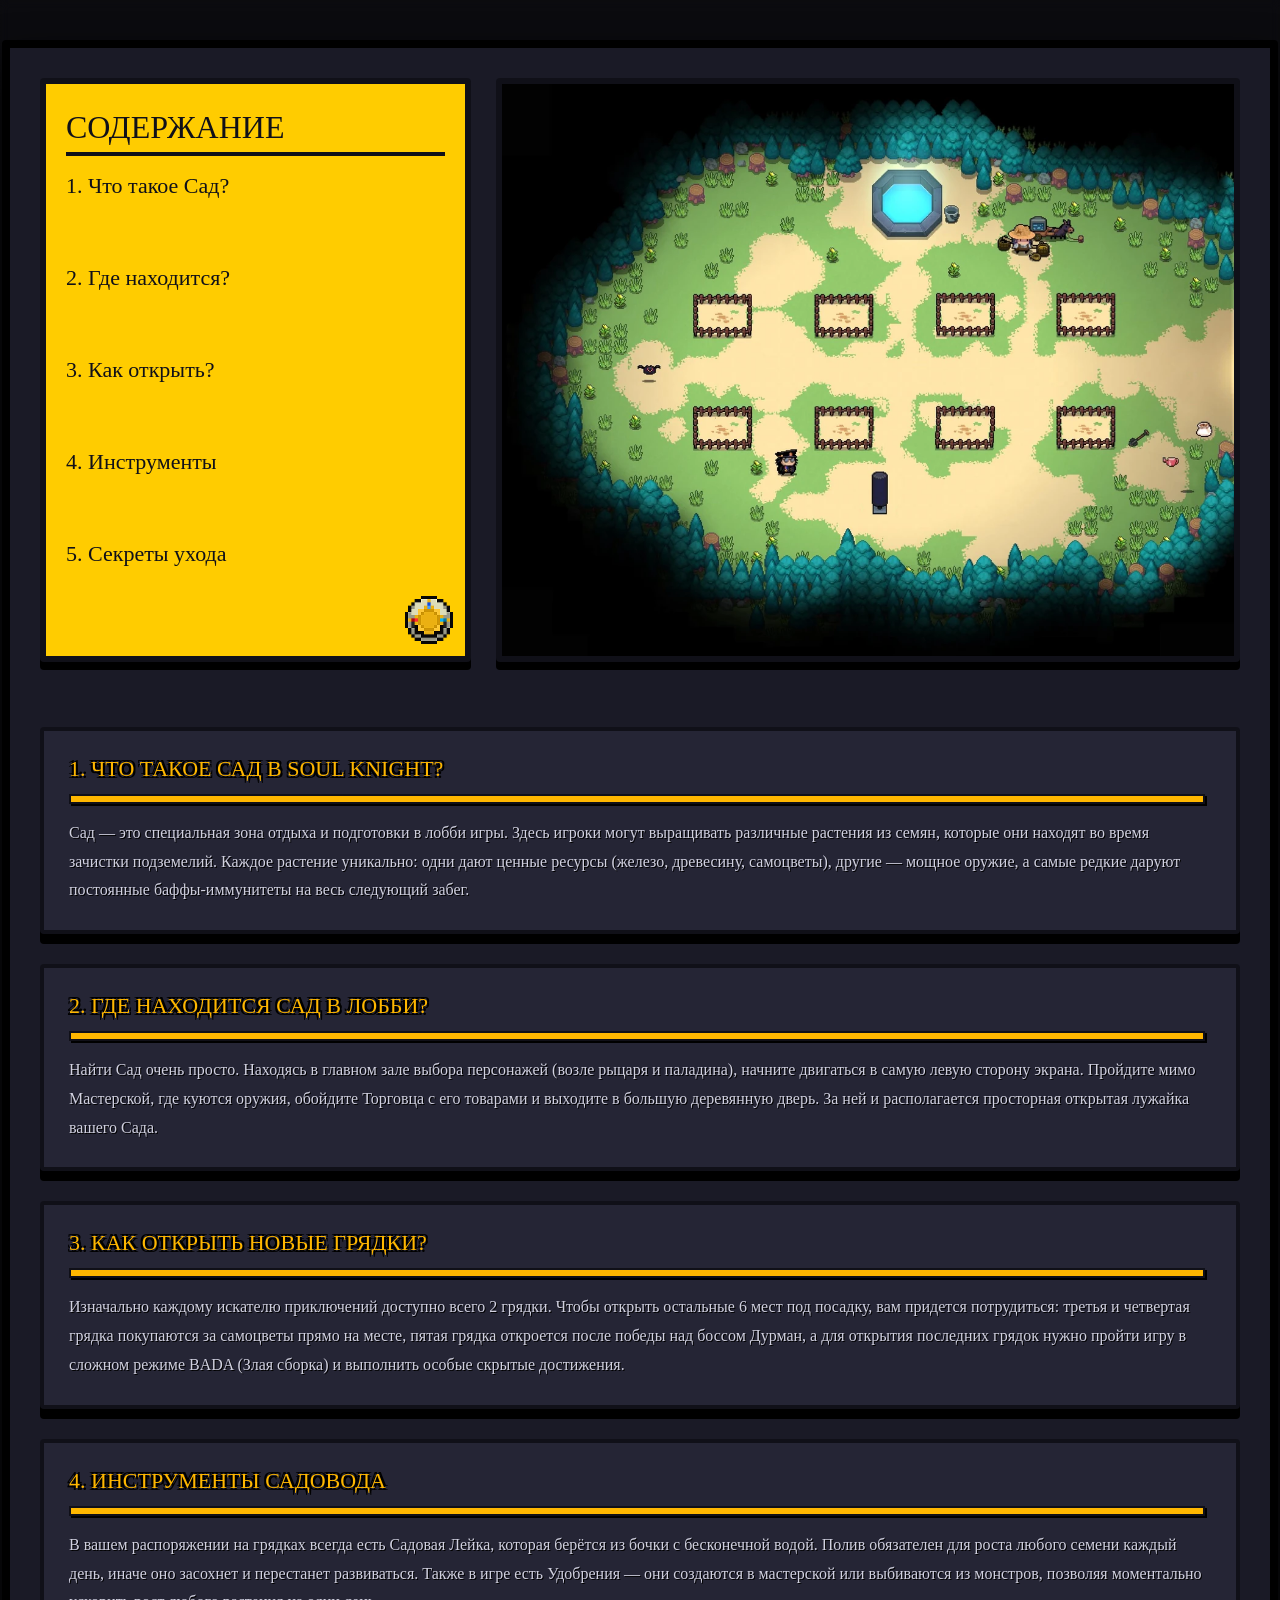
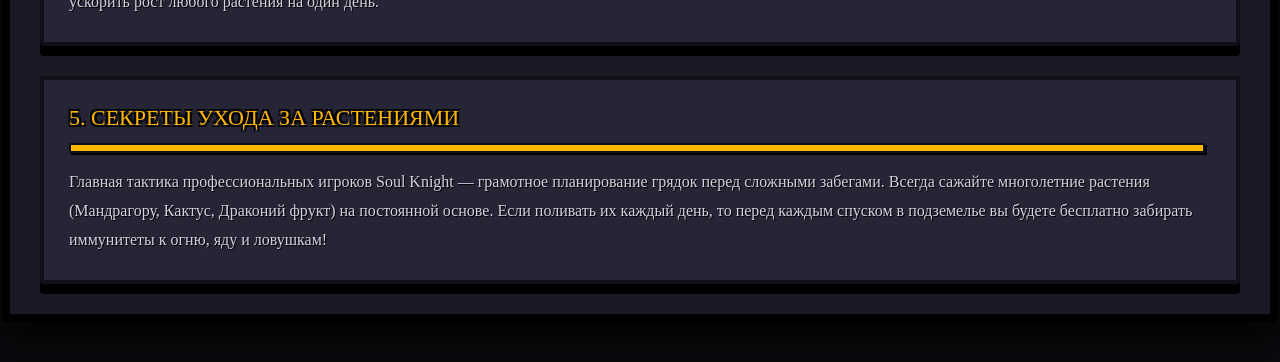
==== wiki_garden.html @ 0cc8542f "Add files via upload" ====
<!DOCTYPE html>
<html lang="ru">
<head>
    <meta charset="UTF-8">
    <meta name="viewport" content="width=device-width, initial-scale=1.0">
    <title>Вики Сада Soul Knight — Энциклопедия Огорода</title>
    <!-- Подключаем твои отдельные стили wiki.css -->
    <link rel="stylesheet" href="wiki.css">
</head>
<body>

    <div class="wiki-game-container">
        
        <!-- ВЕРХНЯЯ СЕКЦИЯ (Желтое меню + Зеленое фото) -->
        <div class="wiki-top-layout">
            
            <!-- ЖЕЛТЫЙ БЛОК: Боковое меню навигации из Paint -->
            <div class="wiki-sidebar-menu">
                <div class="menu-title">Содержание</div>
                <a href="#section-1" class="menu-link">1. Что такое Сад?</a>
                <a href="#section-2" class="menu-link">2. Где находится?</a>
                <a href="#section-3" class="menu-link">3. Как открыть?</a>
                <a href="#section-4" class="menu-link">4. Инструменты</a>
                <a href="#section-5" class="menu-link">5. Секреты ухода</a>
                
                <!-- Круглая иконка rip.png сидит строго внутри желтого меню в правом нижнем углу -->
                <img src="rip.png" class="menu-corner-icon" alt="badge">
            </div>

            <!-- ЗЕЛЕНЫЙ БЛОК: Фотография сада -->
            <div class="wiki-garden-photo-wrapper">
                <img src="garden.png" alt="Фотография Сада Soul Knight" class="wiki-garden-photo">
            </div>

        </div>

        <!-- НИЖНЯЯ СЕКЦИЯ: Текстовые статьи с чистыми желтыми заголовками -->
        <div class="wiki-content-layout">

            <!-- Раздел 1 -->
            <div id="section-1" class="wiki-article-block">
                <div class="wiki-pixel-header">1. Что такое Сад в Soul Knight?</div>
                <p class="wiki-text">Сад — это специальная зона отдыха и подготовки в лобби игры. Здесь игроки могут выращивать различные растения из семян, которые они находят во время зачистки подземелий. Каждое растение уникально: одни дают ценные ресурсы (железо, древесину, самоцветы), другие — мощное оружие, а самые редкие даруют постоянные баффы-иммунитеты на весь следующий забег.</p>
            </div>

            <!-- Раздел 2 -->
            <div id="section-2" class="wiki-article-block">
                <div class="wiki-pixel-header">2. Где находится Сад в Лобби?</div>
                <p class="wiki-text">Найти Сад очень просто. Находясь в главном зале выбора персонажей (возле рыцаря и паладина), начните двигаться в самую левую сторону экрана. Пройдите мимо Мастерской, где куются оружия, обойдите Торговца с его товарами и выходите в большую деревянную дверь. За ней и располагается просторная открытая лужайка вашего Сада.</p>
            </div>

            <!-- Раздел 3 -->
            <div id="section-3" class="wiki-article-block">
                <div class="wiki-pixel-header">3. Как открыть новые грядки?</div>
                <p class="wiki-text">Изначально каждому искателю приключений доступно всего 2 грядки. Чтобы открыть остальные 6 мест под посадку, вам придется потрудиться: третья и четвертая грядка покупаются за самоцветы прямо на месте, пятая грядка откроется после победы над боссом Дурман, а для открытия последних грядок нужно пройти игру в сложном режиме BADA (Злая сборка) и выполнить особые скрытые достижения.</p>
            </div>

            <!-- Раздел 4 -->
            <div id="section-4" class="wiki-article-block">
                <div class="wiki-pixel-header">4. Инструменты садовода</div>
                <p class="wiki-text">В вашем распоряжении на грядках всегда есть Садовая Лейка, которая берётся из бочки с бесконечной водой. Полив обязателен для роста любого семени каждый день, иначе оно засохнет и перестанет развиваться. Также в игре есть Удобрения — они создаются в мастерской или выбиваются из монстров, позволяя моментально ускорить рост любого растения на один день.</p>
            </div>

            <!-- Раздел 5 -->
            <div id="section-5" class="wiki-article-block">
                <div class="wiki-pixel-header">5. Секреты ухода за растениями</div>
                <p class="wiki-text">Главная тактика профессиональных игроков Soul Knight — грамотное планирование грядок перед сложными забегами. Всегда сажайте многолетние растения (Мандрагору, Кактус, Драконий фрукт) на постоянной основе. Если поливать их каждый день, то перед каждым спуском в подземелье вы будете бесплатно забирать иммунитеты к огню, яду и ловушкам!</p>
            </div>

        </div> <!-- Конец wiki-content-layout -->
    </div> <!-- Конец wiki-game-container -->

    <!-- Подключаем твой файл wiki.js -->
    <script src="wiki.js"></script>
</body>
</html>
---- wiki.css ----
/* ==========================================================================
   1. ЗАДНИЙ ФОН С ПАРАЛЛАКСОМ И БЛЮРОМ (14.PNG)
   ========================================================================== */
body {
    background-color: #0b0b0f;
    color: #d1d1e0;
    margin: 0;
    padding: 40px 20px;
    display: flex;
    flex-direction: column;
    align-items: center;
    min-height: 100vh;
    background-image: linear-gradient(rgba(11, 11, 15, 0.72), rgba(11, 11, 15, 0.72)), url('14.png');
    background-repeat: repeat-y;
    background-size: 100% auto;
    background-attachment: scroll;
    background-position: center var(--scroll-y, 0px);
    will-change: background-position;
    transform: translate3d(0, 0, 0);
    backdrop-filter: blur(5px);
    -webkit-backdrop-filter: blur(5px);
}

.wiki-game-container {
    max-width: 1200px;
    width: 100%;
    background-color: #1a1a26;
    border: 8px solid #000;
    border-radius: 4px;
    box-shadow: 0 20px 40px rgba(0,0,0,0.8);
    padding: 30px;
    display: flex;
    flex-direction: column;
    gap: 30px;
}

/* ==========================================================================
   2. ВЕРХНИЙ ЛАЯУТ (Растянутые шрифты и авто-высота)
   ========================================================================== */
.wiki-top-layout {
    display: grid;
    grid-template-columns: 1.1fr 1.9fr;
    gap: 25px;
    width: 100%;
    margin-bottom: 35px;
}

.wiki-sidebar-menu {
    background-color: #ffcc00;
    border: 6px solid #101018;
    border-radius: 4px;
    padding: 25px 20px;
    display: flex;
    flex-direction: column;
    box-shadow: 0 8px 0px #000;
    position: relative;
}

.menu-title {
    color: #101018;
    font-size: 32px;
    border-bottom: 4px solid #101018;
    padding-bottom: 6px;
    margin-bottom: 15px;
    text-transform: uppercase;
}

.menu-link {
    color: #101018 !important;
    text-decoration: none;
    font-size: 22px;
    line-height: 1.4;
    transition: transform 0.15s, padding-left 0.15s;
    display: block;
    flex-grow: 1; /* Полностью заполняет жёлтый квадрат */
    transform-origin: left center;
}
.menu-link:hover {
    transform: scale(1.06);
    padding-left: 5px;
}

/* КРУПНЫЙ ЗНАЧОК С ПРЫЖКОМ */
.menu-corner-icon {
    position: absolute;
    bottom: 12px;
    right: 12px;
    width: 48px;
    height: 48px;
    image-rendering: pixelated;
    cursor: pointer;
    transition: filter 0.2s;
}
.menu-corner-icon.jump-active {
    animation: pixelJump 0.4s ease-out;
    filter: drop-shadow(0 0 10px #ffffff) brightness(1.5);
}

@keyframes pixelJump {
    0%, 100% { transform: translateY(0) scale(1); }
    40% { transform: translateY(-16px) scale(1.1); }
    70% { transform: translateY(2px) scale(0.95); }
}

.wiki-garden-photo-wrapper {
    background-color: #22b14c;
    border: 6px solid #101018;
    border-radius: 4px;
    position: relative;
    overflow: hidden;
    box-shadow: 0 8px 0px #000;
}

.wiki-garden-photo {
    width: 100%;
    height: 100%;
    min-height: 380px;
    object-fit: cover;
    display: block;
}

/* ==========================================================================
   3. НИЖНИЙ ЛАЯУТ (Золотые заголовки со сквозными полосками под ними)
   ========================================================================== */
.wiki-content-layout {
    display: flex;
    flex-direction: column;
    gap: 30px;
}

.wiki-article-block {
    background-color: #252535;
    border: 4px solid #101018;
    border-radius: 4px;
    padding: 25px;
    box-shadow: 0 10px 0px #000;
}

.wiki-pixel-header {
    background-color: transparent;
    color: #ffb700;
    font-size: 22px;
    padding: 0;
    margin: 0 0 10px 0;
    display: block;
    text-transform: uppercase;
    text-shadow: -2px -2px 0 #000, 2px -2px 0 #000, -2px 2px 0 #000, 2px 2px 0 #000;
}

/* Длинная жёлтая разделительная полоса с чёрной пиксельной обводкой */
.wiki-pixel-header::after {
    content: "";
    display: block;
    width: calc(100% - 10px);
    height: 6px;
    background-color: #ffb700;
    border: 2px solid #101018;
    margin-top: 12px;
    box-shadow: 2px 2px 0px #000;
}

.wiki-text {
    font-size: 16px;
    line-height: 1.8;
    color: #d1d1e0;
    margin: 15px 0 0 0;
    text-shadow: 1px 1px 0px #000;
}

@media (max-width: 768px) {
    .wiki-top-layout { grid-template-columns: 1fr; }
    body { padding: 20px 10px; }
    .wiki-game-container { padding: 15px; }
    .wiki-garden-photo-wrapper { height: 220px; }
}
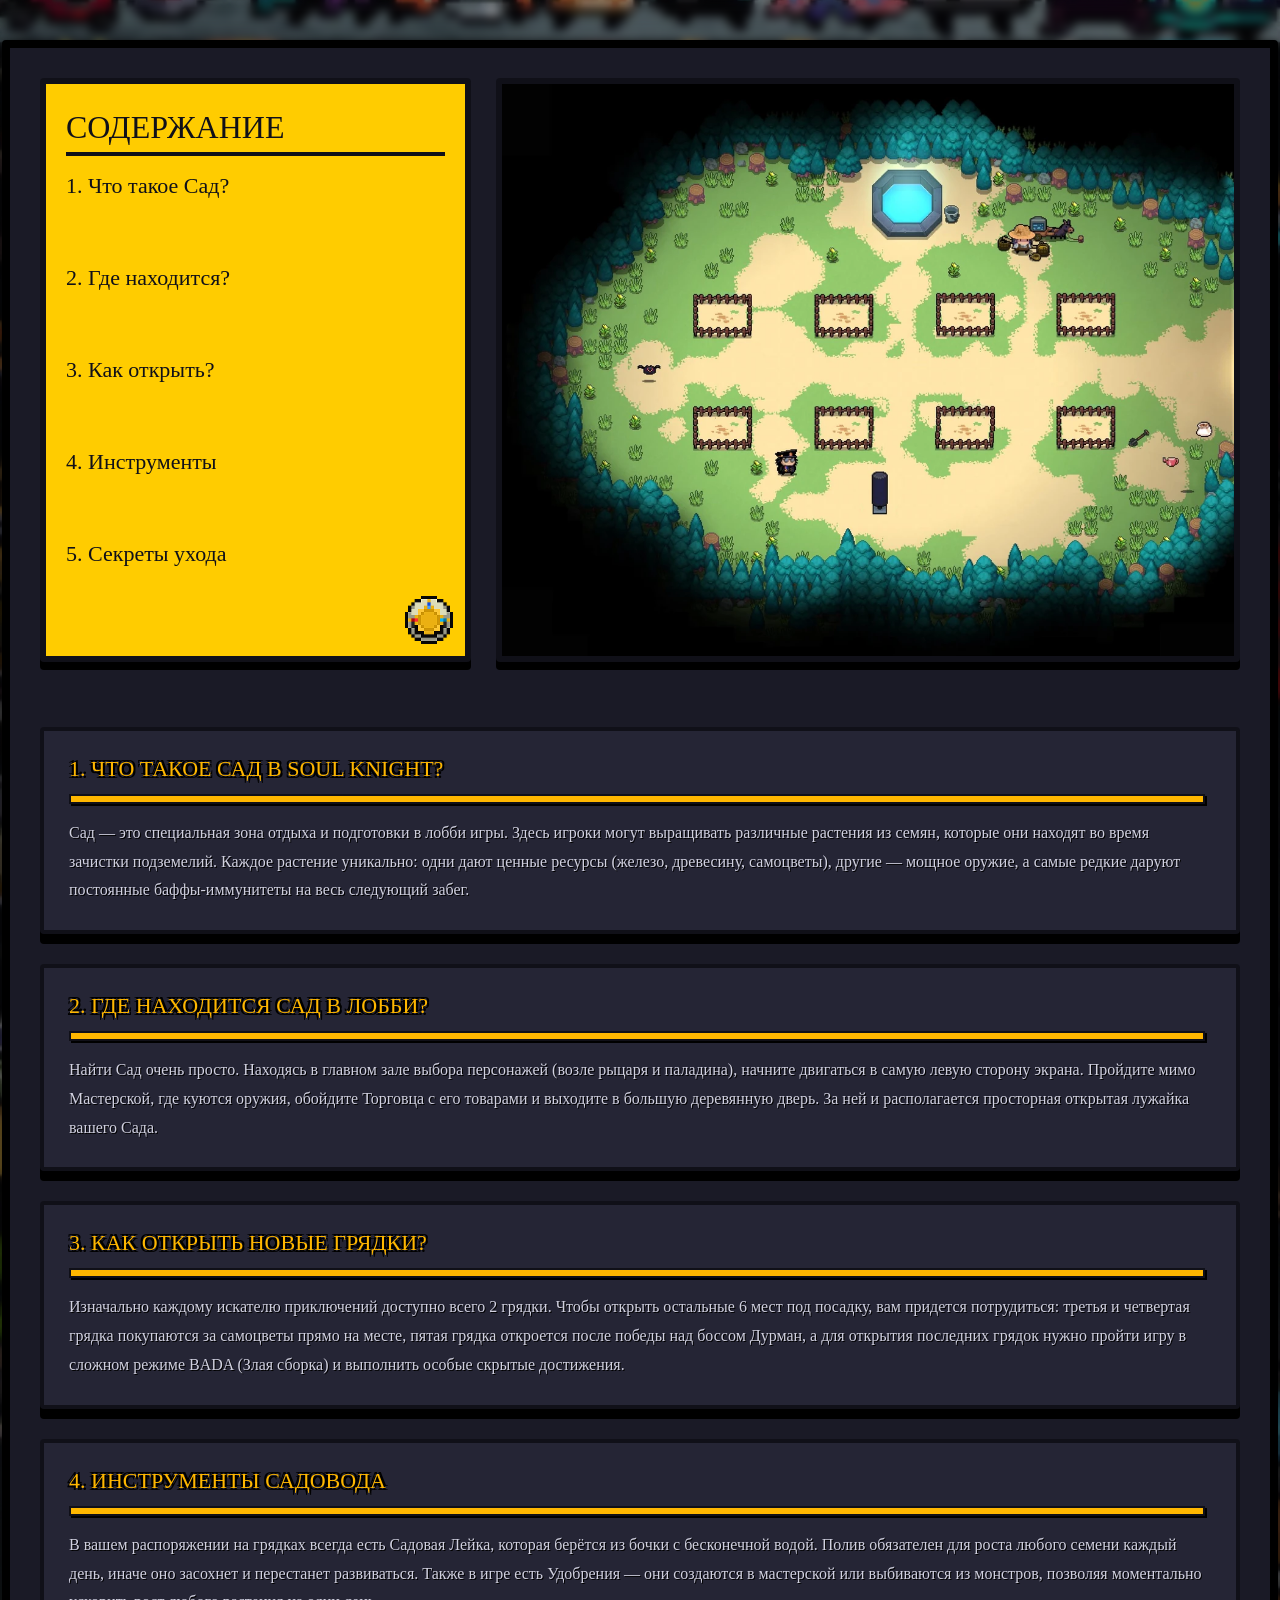
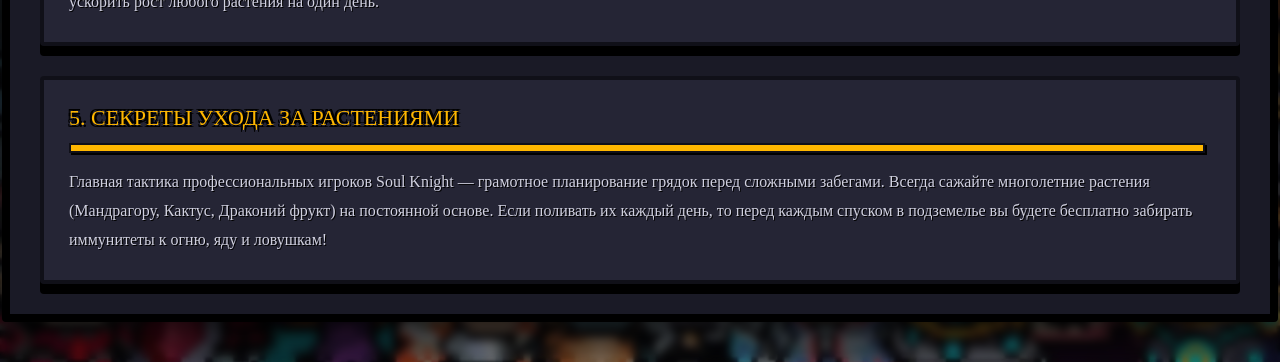
==== commit 1ffe3803: "Add files via upload" ====
--- a/wiki_garden.html
+++ b/wiki_garden.html
@@ -14,7 +14,7 @@
         <!-- ВЕРХНЯЯ СЕКЦИЯ (Желтое меню + Зеленое фото) -->
         <div class="wiki-top-layout">
             
-            <!-- ЖЕЛТЫЙ БЛОК: Боковое меню навигации из Paint -->
+            <!-- ЖЕЛТЫЙ БЛОК: Боковое меню навигации -->
             <div class="wiki-sidebar-menu">
                 <div class="menu-title">Содержание</div>
                 <a href="#section-1" class="menu-link">1. Что такое Сад?</a>
--- a/wiki.css
+++ b/wiki.css
@@ -10,7 +10,7 @@
     flex-direction: column;
     align-items: center;
     min-height: 100vh;
-    background-image: linear-gradient(rgba(11, 11, 15, 0.72), rgba(11, 11, 15, 0.72)), url('14.png');
+    background-image: linear-gradient(rgba(11, 11, 15, 0.45), rgba(11, 11, 15, 0.45)), url('14.png');
     background-repeat: repeat-y;
     background-size: 100% auto;
     background-attachment: scroll;
@@ -72,7 +72,7 @@
     line-height: 1.4;
     transition: transform 0.15s, padding-left 0.15s;
     display: block;
-    flex-grow: 1; /* Полностью заполняет жёлтый квадрат */
+    flex-grow: 1;
     transform-origin: left center;
 }
 .menu-link:hover {
@@ -80,7 +80,7 @@
     padding-left: 5px;
 }
 
-/* КРУПНЫЙ ЗНАЧОК С ПРЫЖКОМ */
+/* ЗНАЧОК С ПРЫЖКОМ И РАЗДЕЛЬНЫМ ГАШЕНИЕМ СВЕЧЕНИЯ */
 .menu-corner-icon {
     position: absolute;
     bottom: 12px;
@@ -89,11 +89,17 @@
     height: 48px;
     image-rendering: pixelated;
     cursor: pointer;
-    transition: filter 0.2s;
-}
+    transition: filter 0.2s ease, transform 0.2s;
+    filter: drop-shadow(0 0 0px transparent) brightness(1);
+}
+
 .menu-corner-icon.jump-active {
-    animation: pixelJump 0.4s ease-out;
-    filter: drop-shadow(0 0 10px #ffffff) brightness(1.5);
+    animation: pixelJump 0.7s ease-out;
+    filter: drop-shadow(0 0 12px #ffffff) brightness(1.6);
+}
+
+.menu-corner-icon.jump-active.fade-light {
+    filter: drop-shadow(0 0 0px transparent) brightness(1);
 }
 
 @keyframes pixelJump {
@@ -113,9 +119,7 @@
 
 .wiki-garden-photo {
     width: 100%;
-    height: 100%;
-    min-height: 380px;
-    object-fit: cover;
+    height: auto;
     display: block;
 }
 
@@ -147,7 +151,6 @@
     text-shadow: -2px -2px 0 #000, 2px -2px 0 #000, -2px 2px 0 #000, 2px 2px 0 #000;
 }
 
-/* Длинная жёлтая разделительная полоса с чёрной пиксельной обводкой */
 .wiki-pixel-header::after {
     content: "";
     display: block;
@@ -173,3 +176,137 @@
     .wiki-game-container { padding: 15px; }
     .wiki-garden-photo-wrapper { height: 220px; }
 }
+
+/* ==========================================================================
+   5. СТИЛИ ДЛЯ ИГРОВОЙ ХОРРОР-ПАСХАЛКИ И КОСМИЧЕСКОГО ПОРТАЛА
+   ========================================================================== */
+body.screamer-active .wiki-game-container,
+body.screamer-active .game-dialog-box {
+    animation: brutalShake 0.08s infinite;
+}
+
+.menu-corner-icon.amulet-corrupted {
+    filter: drop-shadow(0 0 15px #ff0000) brightness(1.3) !important;
+    animation: amuletPulse 0.4s infinite alternate;
+}
+
+@keyframes amuletPulse {
+    0% { transform: scale(1); }
+    100% { transform: scale(1.15); }
+}
+
+body.screen-blackout {
+    background: #000000 !important;
+    height: 100vh !important;
+    overflow: hidden !important;
+}
+body.screen-blackout .wiki-game-container {
+    display: none !important;
+}
+
+body.screen-whiteout {
+    background: #ffffff !important;
+    height: 100vh !important;
+    overflow: hidden !important;
+}
+body.screen-whiteout .wiki-game-container {
+    display: none !important;
+}
+
+.game-dialog-box {
+    position: fixed !important;
+    top: 50% !important; left: 50% !important;
+    transform: translate(-50%, -50%) !important;
+    width: 90%; max-width: 600px; height: 180px;
+    background-color: #000000;
+    border: 6px solid #4a148c;
+    outline: 2px solid #000000;
+    color: #ffffff;
+    font-family: 'Courier New', Courier, monospace;
+    font-size: 20px; font-weight: bold;
+    padding: 25px 35px; box-sizing: border-box;
+    display: flex; flex-direction: column;
+    align-items: flex-start; justify-content: space-between;
+    z-index: 10005; cursor: pointer; user-select: none;
+    image-rendering: pixelated;
+    box-shadow: 0 0 30px rgba(74, 20, 140, 0.4);
+}
+
+.dialog-main-text {
+    flex-grow: 1;
+    display: flex;
+    align-items: flex-end;
+    margin-bottom: 5px;
+}
+
+.dialog-hint-text {
+    align-self: flex-end;
+    font-size: 11px;
+    color: #707080;
+    font-weight: normal;
+    text-transform: lowercase;
+    letter-spacing: 0.5px;
+    margin-right: 15px;
+    margin-bottom: -5px;
+}
+
+/* ИСПРАВЛЕННАЯ ВЫСОТА ПУТНИКА: Поднят до -245px, полностью убран за рамку */
+.human-avatar-image {
+    position: absolute !important;
+    top: -245px !important; 
+    left: -230px !important; 
+    width: 310px; 
+    height: auto;
+    object-fit: contain;
+    z-index: 10006;
+    image-rendering: pixelated;
+    animation: humanFloat 2s ease-in-out infinite alternate;
+}
+
+/* КОСМИЧЕСКАЯ ТУМАННОСТЬ С ОГРОМНЫМ РАЗМЫТИЕМ КРАЕВ */
+.transition-curtain {
+    position: fixed;
+    top: -140vh;
+    left: -15vw;
+    width: 130vw;
+    height: 140vh;
+    background-image: url('space.png');
+    background-size: cover;
+    background-position: center;
+    z-index: 20000;
+    border-radius: 50% / 20vh;
+    filter: blur(75px) brightness(1.2);
+    box-shadow: 0 0 250px 120px rgba(110, 20, 180, 0.9), 
+                0 0 150px 60px rgba(74, 20, 140, 0.6), 
+                inset 0 0 120px rgba(0, 0, 0, 0.9);
+    animation: curtainFall 0.6s cubic-bezier(0.25, 1, 0.5, 1) forwards;
+}
+
+.transition-curtain.curtain-open {
+    top: -15vh;
+    animation: curtainRise 0.6s cubic-bezier(0.25, 1, 0.5, 1) forwards;
+}
+
+@keyframes curtainFall {
+    0% { top: -140vh; }
+    100% { top: -15vh; }
+}
+
+@keyframes curtainRise {
+    0% { top: -15vh; }
+    100% { top: 140vh; }
+}
+
+@keyframes humanFloat {
+    0% { transform: translateY(0); }
+    100% { transform: translateY(10px); }
+}
+
+@keyframes brutalShake {
+    0% { transform: translate(4px, 3px) rotate(1deg); }
+    20% { transform: translate(-3px, -2px) rotate(-1deg); }
+    40% { transform: translate(-5px, 1px) rotate(0deg); }
+    60% { transform: translate(2px, -3px) rotate(1deg); }
+    80% { transform: translate(-1px, 4px) rotate(-1deg); }
+    100% { transform: translate(3px, -1px) rotate(0deg); }
+}
